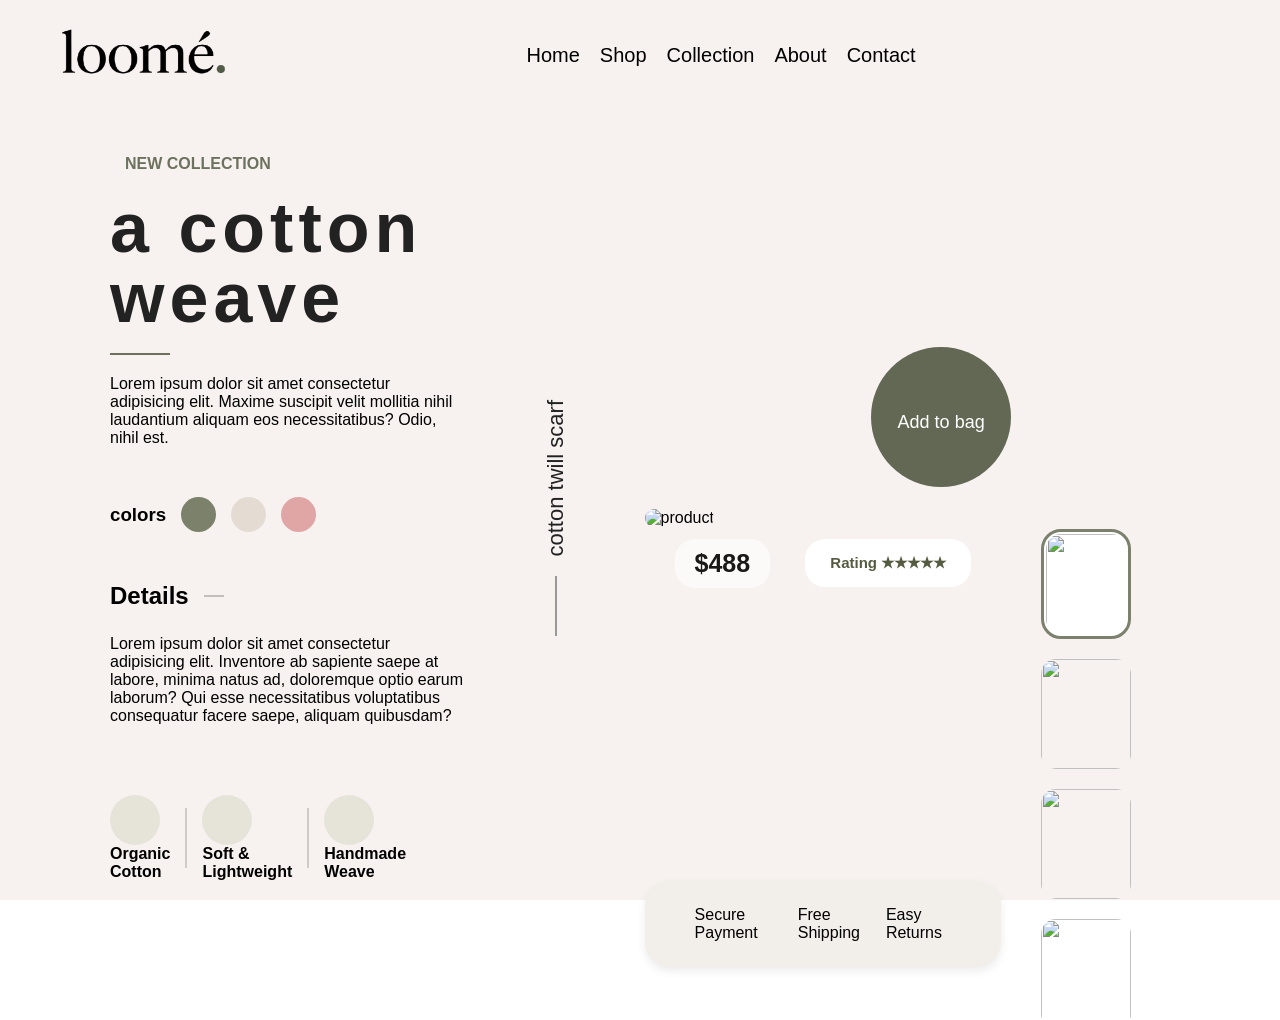
==== index.html @ 6a60d998 "changes made" ====
<!doctype html>
<html lang="en">
  <head>
    <meta charset="UTF-8" />
    <meta name="viewport" content="width=device-width, initial-scale=1.0" />
    <title>loome website</title>

    <link rel="stylesheet" href="style.css"
     />

    <link
      href="https://cdn.jsdelivr.net/npm/remixicon@4.9.0/fonts/remixicon.css"
      rel="stylesheet"
    />
  </head>

  <body>
    <main>
        <div class="bg-leaf"></div>
      <section id="section-1">
        <nav>
          <div class="header">
            <img src="./loome_logo-removebg-preview.png" alt="logo here" />
          </div>

          <div class="links">
            <a href="#">Home</a>
            <a href="#">Shop</a>
            <a href="#">Collection</a>
            <a href="#">About</a>
            <a href="#">Contact</a>
          </div>

          <div class="Side-Icon">
            <i id="first" class="ri-shopping-bag-line"></i>
            <i id="second" class="ri-equal-fill"></i>
          </div>
        </nav>

        <div class="hero-div">
          <div class="left">
            <div class="info">
              <i id="flower" class="ri-flower-line"></i>
              <h4>NEW COLLECTION</h4>
            </div>

            <h1 id="type">
              a cotton <br />
              weave
            </h1>

            <div class="title-line"></div>

            <span>
              Lorem ipsum dolor sit amet consectetur adipisicing elit. Maxime
              suscipit velit mollitia nihil laudantium aliquam eos
              necessitatibus? Odio, nihil est.
            </span>

            <div class="color">
              <h3>colors</h3>

              <div class="circle green"></div>
              <div class="circle white"></div>
              <div class="circle pink"></div>
            </div>

            <div class="details">
              <h2>Details</h2>
              <div class="line2"></div>
            </div>

            <span id="diff">
              Lorem ipsum dolor sit amet consectetur adipisicing elit. Inventore
              ab sapiente saepe at labore, minima natus ad, doloremque optio
              earum laborum? Qui esse necessitatibus voluptatibus consequatur
              facere saepe, aliquam quibusdam?
            </span>

            <div class="features">
              <div class="feature-item">
                <div class="icon-circle">
                  <i class="ri-leaf-line"></i>
                </div>
                <h4>
                  Organic <br />
                  Cotton
                </h4>
              </div>

              <div class="divider"></div>

              <div class="feature-item">
                <div class="icon-circle">
                  <i class="ri-quill-pen-line"></i>
                </div>
                <h4>
                  Soft & <br />
                  Lightweight
                </h4>
              </div>

              <div class="divider"></div>

              <div class="feature-item">
                <div class="icon-circle">
                  <i class="ri-layout-grid-2-line"></i>
                </div>
                <h4>
                  Handmade <br />
                  Weave
                </h4>
              </div>
            </div>
          </div>
          <div class="center-product">
            <div class="side-label">
              <span>cotton twill scarf</span>
              <div class="vertical-line"></div>
            </div>
          </div>
          <div class="right">
            <div class="price-tag">$488</div>

            <div class="rating">Rating ★★★★★</div>

            <img
              src="https://plus.unsplash.com/premium_photo-1732727902379-629644ad78dd?w=600&auto=format&fit=crop&q=60&ixlib=rb-4.1.0&ixid=M3wxMjA3fDB8MHxzZWFyY2h8MTd8fGNvdHRvbiUyMHNjYXJmfGVufDB8fDB8fHww"
              alt="product"
            />

            <div class="bag-btn">
              <i class="ri-shopping-bag-line"></i>
              <p>Add to bag</p>
            </div>
            <div class="thumbnails">
              <img
                id="border-img"
                src="https://plus.unsplash.com/premium_photo-1732727902379-629644ad78dd?w=600&auto=format&fit=crop&q=60&ixlib=rb-4.1.0&ixid=M3wxMjA3fDB8MHxzZWFyY2h8MTd8fGNvdHRvbiUyMHNjYXJmfGVufDB8fDB8fHww"
              />
              <img
                src="https://images.unsplash.com/photo-1525507119028-ed4c629a60a3?q=80&w=735&auto=format&fit=crop&ixlib=rb-4.1.0&ixid=M3wxMjA3fDB8MHxwaG90by1wYWdlfHx8fGVufDB8fHx8fA%3D%3D"
              />
              <img
                src="https://images.unsplash.com/photo-1614605878415-77aff29eb8a1?w=600&auto=format&fit=crop&q=60&ixlib=rb-4.1.0&ixid=M3wxMjA3fDB8MHxzZWFyY2h8MTR8fGJsYW5rZXR8ZW58MHx8MHx8fDA%3D"
              />
              <img
                src="https://images.unsplash.com/photo-1616431101491-554c0932ea40?w=600&auto=format&fit=crop&q=60&ixlib=rb-4.1.0&ixid=M3wxMjA3fDB8MHxzZWFyY2h8Mnx8Y290dG9ufGVufDB8fDB8fHww "
              />
            </div>
          </div>
          <div class="bottom-service">
          <div class="service">
            <i class="ri-shield-check-line"></i>
            <p>Secure Payment</p>
          </div>

          <div class="service">
            <i class="ri-truck-line"></i>
            <p>Free Shipping</p>
          </div>

          <div class="service">
            <i class="ri-recycle-line"></i>
            <p>Easy Returns</p>
          </div>
        </div>
        </div>
      </section>
    </main>
  </body>
</html>
---- style.css ----
*{
    margin:0;
    padding:0;
    box-sizing: border-box;
}
html,body{
    width:100%;
    height:100%;
}

main{
    width:100%;
    height:100%;
  background-color: #F7F2EF;
  padding: 0 30px;
}

.bg-leaf{
    position:absolute;
    top:0;
    left:0;

    width:250px;
    height:250px;

    background-image:url("https://images.unsplash.com/photo-1622355867046-37b88d7e7799?w=600&auto=format&fit=crop&q=60&ixlib=rb-4.1.0&ixid=M3wxMjA3fDB8MHxzZWFyY2h8MTR8fGdyZWVuJTIwbGVhdmVzJTIwYmFja2dyb3VuZCUyMGxlZnQlMjBhbGlnbm1lbnR8ZW58MHx8MHx8fDA%3D");

    background-size:cover;

    opacity:.09;

    filter:blur(3px);

    transform:rotate(-25deg);

    pointer-events:none;
}
#section-1{
    width: 100%;
    height: 100%;
    font-family: 'Segoe UI',sans-serif;
}
nav{
    width: 100%;
    height: 70px;
    display: flex;
    align-items: center;
    justify-content: space-between;
    
}
.header img{
    height:100px;
    margin-top: 40px;
}
.links{
    display: flex;
    width:60%;
    gap:20px;
    justify-content: center;
    margin-top: 40px;
}
.links a{
    text-decoration: none;
    color: black;
    font-size: 20px;
    font-weight: 400;
}

.Side-Icon{
    display: flex;
    gap: 15px;
    margin-top: 60px;
}
#first{
    font-size: 40px;
    padding: 10px 10px;
}
#second{
    font-size: 40px;
    padding: 13px 10px;
}

.hero-div{
    display:grid;
    grid-template-columns: 3fr 0fr 3fr 1fr;
    column-gap:50px;
    row-gap:0;

    padding:50px 80px;
    align-items:center;
    margin-top: 35px;
}
.info{
    display: flex;
    align-items: center;
    gap:15px;
    color:#6D725E;
    margin-bottom: 20px;
}
#flower{
    font-size: 35px;
}
.left-content h1{
    font-size: 100px;
    font-weight: 600;
    color:#202020;
   }
.title-line{
   width:60px;
    height:2px;
    background-color:#6C705E; 
    margin-top:20px;
    margin-bottom:20px; 
}
#type{
    font-size: 70px;
    font-weight: 600;
    color:#222222;
    line-height: 70px;
    letter-spacing: 5px;
}
.left-content span{
    font-size: 25px;
    color:#6D725E;
    line-height: 30px;
}

.color{
    display: flex;
    padding: 50px 0 ;   
    align-items: center;
    gap: 15px;
}

.circle{
    width: 35px;
    height: 35px;
    border-radius: 50%;
}
.green{
    background-color: #7B816A;
}

.white{
    background-color: #E4DCD3;
}

.pink{
    background-color: #E0A6A6;
}

.details{
    display: flex;
    gap: 15px;
    align-items: center;
    margin-bottom: 25px;
}
.line2{
    width:20px;
    height:2px;
    background-color:#C2BFB8;
}
.features{
    margin-top: 70px;
    display: flex;
    align-items: center;
    gap:15px;
}
.icon-circle{
    width: 50px;
    height: 50px;
    border-radius: 50%;
    background-color: #E6E3D9;
    display: flex;
    align-items: center;
    justify-content: center;
}
.features i{
    font-size: 30px;
    color:#7B816A;
}
.divider{
    height: 60px;
    width: 2px;
    background-color: #CFCBC7;
}

.center-product{
    display:flex;
    justify-content:center;
    align-items:center;
}

.side-label{
    display:flex;
    flex-direction:column;
    align-items:center;
    gap:20px;
}

.side-label span{
    writing-mode:vertical-rl;
    transform:rotate(180deg);
    font-size:22px;
    color:#222;
}

.vertical-line{
    width:2px;
    height:60px;
    background:#999;
}
.right{
    position:relative;
}

.right img{
    width:100%;
    border-radius:25px;
    height:600px;
    object-fit:cover;
}

.price-tag{
    position:absolute;
    top:30px;
    left:30px;
    color:#1B1918;
    background-color: #FCFAF8;
    padding:10px 20px;
    border-radius:20px;
    font-size:25px;
    font-weight:600;
}

.rating{
    position:absolute;
    top:30px;
    right:30px;
    color:#4c5337f3;
    background:white;
    padding:15px 25px;
    border-radius:20px;
    font-size:15px;
    font-weight:650;
}

.bag-btn{
    position:absolute;
    bottom:40px;
    right:-10px;

    width:140px;
    height:140px;

    border-radius:50%;
    background:#636855;
    color:white;

    display:flex;
    flex-direction:column;
    justify-content:center;
    align-items:center;
    gap:10px;
}

.bag-btn i{
    font-size:30px;
}

.bag-btn p{
    font-size:18px;
}
.thumbnails{
    position:absolute;
    right:-130px;
    top:20px;
    margin-left:20px;
    display:flex;
    flex-direction:column;
    gap:20px;
}

.thumbnails img{
    width:90px;
    height:110px;
    border-radius:15px;
    object-fit:cover;
}
#border-img{
    padding: 2px;               
    border: 3px solid #7b816d;
    border-radius: 20px;
    display:flex;
    align-items:center;
    justify-content:center;
    background: white;
}
.bottom-service{
    grid-column:3/4; 

    width:100%;
  

    display:flex;
    justify-content:space-between;
    align-items:center;

    padding:25px 40px;

    background:#F2EEE9;
    border-radius:25px;

    box-shadow:0 4px 10px rgba(0,0,0,.08);
}

.service{
    display:flex;
    gap:10px;
    align-items:center;
}

.service i{
    font-size:40px;
    color:#7B816A;
}
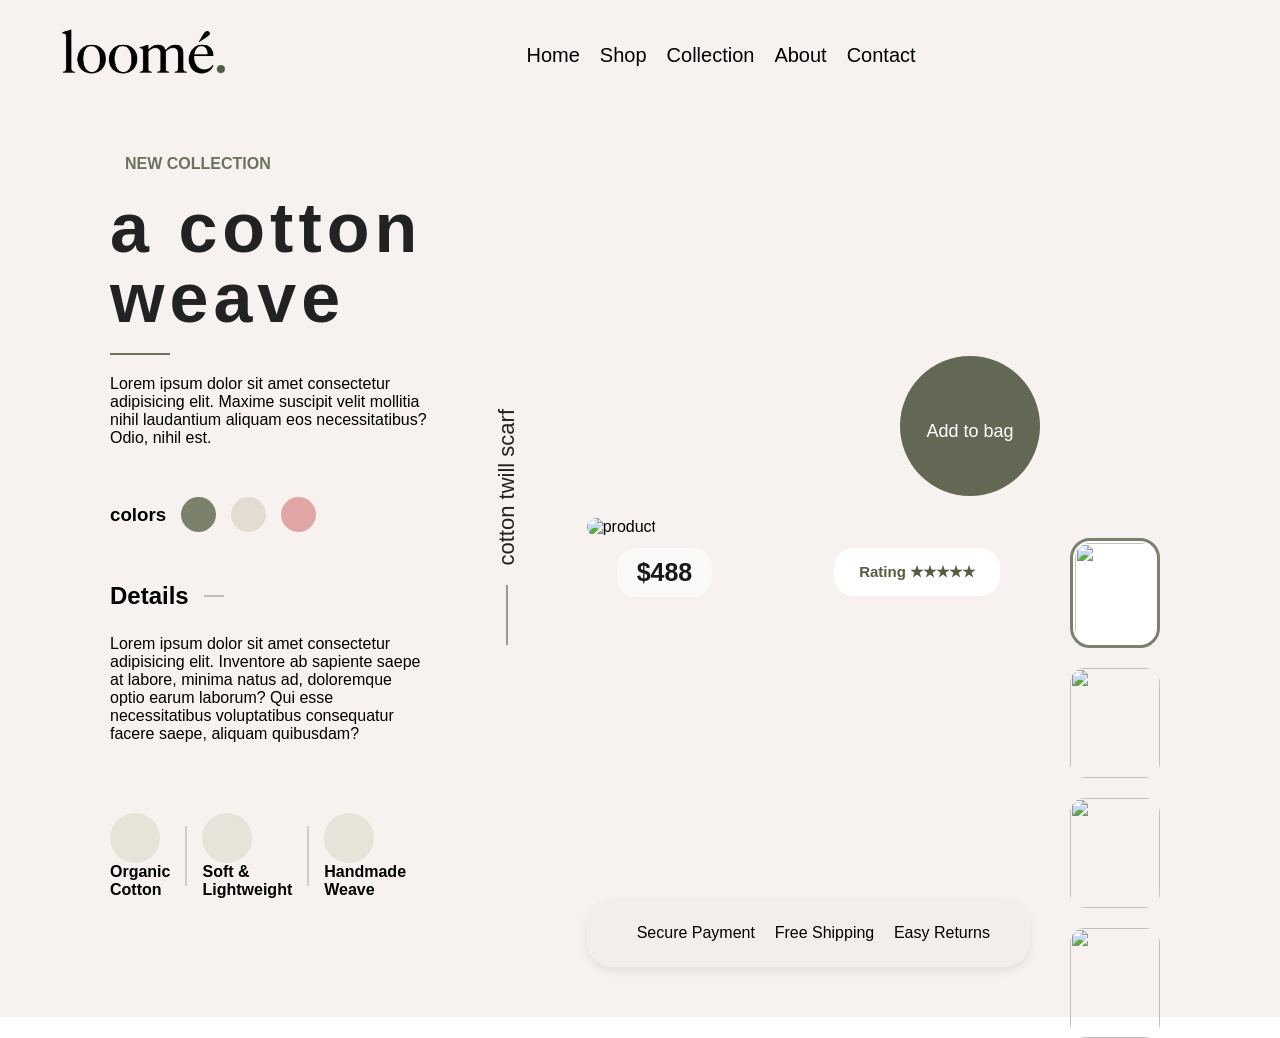
==== commit 93ba280b: "phir se change" ====
--- a/index.html
+++ b/index.html
@@ -5,8 +5,7 @@
     <meta name="viewport" content="width=device-width, initial-scale=1.0" />
     <title>loome website</title>
 
-    <link rel="stylesheet" href="style.css"
-     />
+    <link rel="stylesheet" href="style.css" />
 
     <link
       href="https://cdn.jsdelivr.net/npm/remixicon@4.9.0/fonts/remixicon.css"
@@ -16,7 +15,7 @@
 
   <body>
     <main>
-        <div class="bg-leaf"></div>
+      <div class="bg-leaf"></div>
       <section id="section-1">
         <nav>
           <div class="header">
@@ -150,21 +149,21 @@
             </div>
           </div>
           <div class="bottom-service">
-          <div class="service">
-            <i class="ri-shield-check-line"></i>
-            <p>Secure Payment</p>
+            <div class="service">
+              <i class="ri-shield-check-line"></i>
+              <p>Secure Payment</p>
+            </div>
+
+            <div class="service">
+              <i class="ri-truck-line"></i>
+              <p>Free Shipping</p>
+            </div>
+
+            <div class="service">
+              <i class="ri-recycle-line"></i>
+              <p>Easy Returns</p>
+            </div>
           </div>
-
-          <div class="service">
-            <i class="ri-truck-line"></i>
-            <p>Free Shipping</p>
-          </div>
-
-          <div class="service">
-            <i class="ri-recycle-line"></i>
-            <p>Easy Returns</p>
-          </div>
-        </div>
         </div>
       </section>
     </main>
--- a/style.css
+++ b/style.css
@@ -10,7 +10,7 @@
 
 main{
     width:100%;
-    height:100%;
+    min-height:100vh;
   background-color: #F7F2EF;
   padding: 0 30px;
 }
@@ -81,9 +81,9 @@
 }
 
 .hero-div{
-    display:grid;
-    grid-template-columns: 3fr 0fr 3fr 1fr;
-    column-gap:50px;
+   display:grid;
+    grid-template-columns:1fr 80px 1.4fr 100px;
+    column-gap:40px;
     row-gap:0;
 
     padding:50px 80px;
@@ -217,7 +217,9 @@
 .right img{
     width:100%;
     border-radius:25px;
-    height:600px;
+     max-height:70vh;
+       height:auto;
+    aspect-ratio:4/5;
     object-fit:cover;
 }
 
